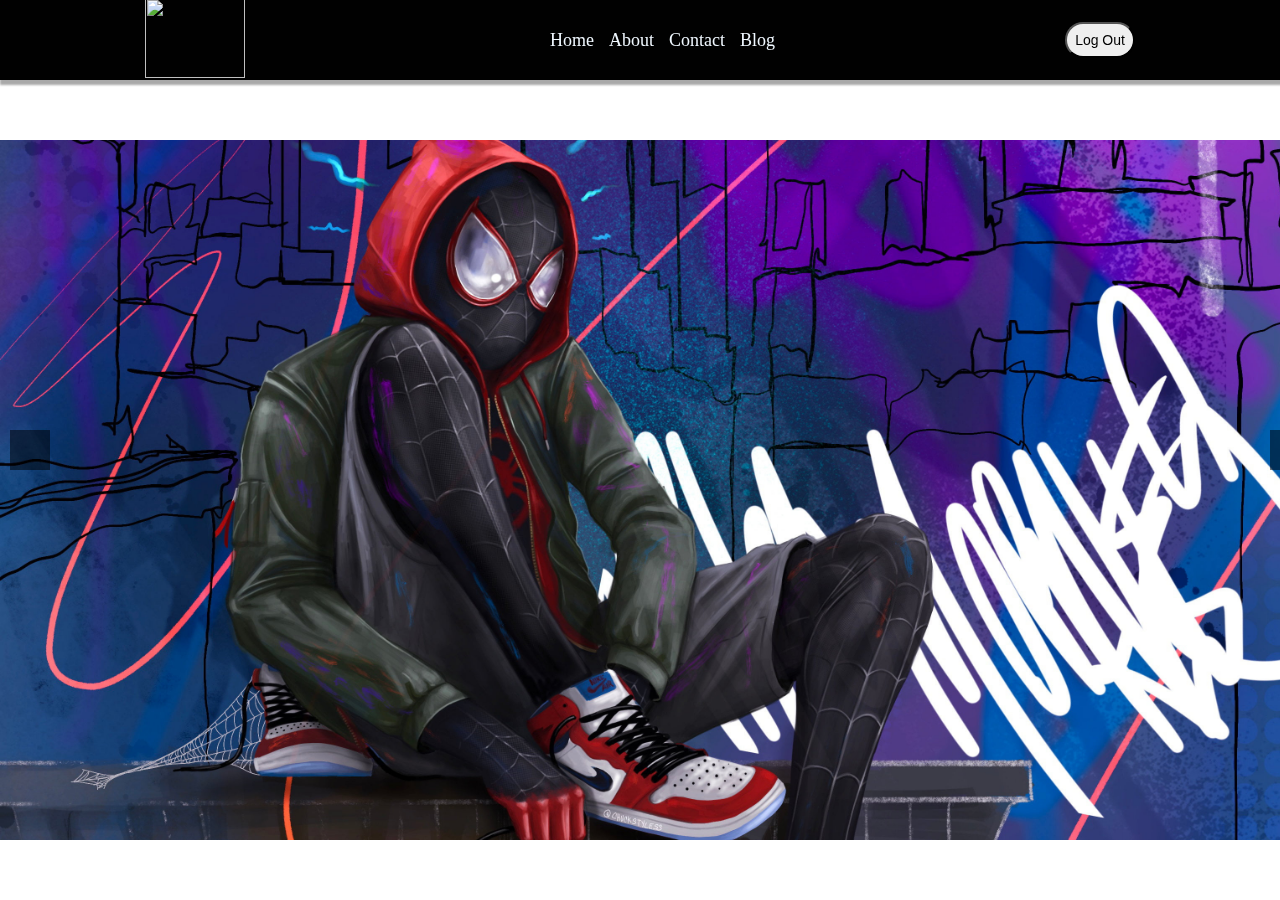
==== index.html @ 715a3d52 "first commit" ====
<!DOCTYPE html>
<html lang="en">

<head>
    <meta charset="UTF-8">
    <meta name="viewport" content="width=device-width, initial-scale=1.0">
    <title>Document</title>
    <link rel="stylesheet" href="asset/style.css">
    <link rel="stylesheet" href="https://cdnjs.cloudflare.com/ajax/libs/font-awesome/6.6.0/css/all.min.css"
        integrity="sha512-Kc323vGBEqzTmouAECnVceyQqyqdsSiqLQISBL29aUW4U/M7pSPA/gEUZQqv1cwx4OnYxTxve5UMg5GT6L4JJg=="
        crossorigin="anonymous" referrerpolicy="no-referrer" />
       
</head>

<body>
    <div class="container">
        <navbar>
            <div class="navbar">
                <div class="logo">
                    <img src="https://oyster.ignimgs.com/mediawiki/apis.ign.com/marvel-studios-cinematic-universe/e/e0/Newmarvelstudioslogo.jpg"
                        alt="">
                </div>
                <div class="navlink">
                    <ul>
                        <a href="index.html">
                            <li>Home</li>
                        </a>
                        <a href="index.html">
                            <li>About</li>
                        </a>
                        <a href="index.html">
                            <li>Contact</li>
                        </a>
                        <a href="index.html">
                            <li>Blog</li>
                        </a>
                    </ul>
                </div>
                <div class="log_out">
                    <a href="index.html"><button class="btn">Log Out</button></a>
                </div>

            </div>
        </navbar>



        <div class="slider">
            <div class="slides">
                <div class="slide"><img
                        src="asset\wallpaper\wallpaperflare.com_wallpaper (9).jpg"
                        alt=""></div>
                <div class="slide"><img
                        src="asset\wallpaper\wallpaperflare.com_wallpaper (6).jpg"
                        alt="adsaqsd"></div>
                <div class="slide"><img
                        src="asset/wallpaper/wallpaperflare.com_wallpaper (8).jpg" alt=""></div>
                <div class="slide"><img
                        src="asset/wallpaper/wallpaperflare.com_wallpaper (7).jpg"
                        alt=""></div>
                <div class="slide"><img
                        src="asset/wallpaper/wallpaperflare.com_wallpaper (5).jpg"
                        alt=""></div>
                <div class="slide"><img
                        src="asset/wallpaper/wallpaperflare.com_wallpaper (12).jpg" alt=""></div>

            </div>
            <div class="prev"> <div class="btn1"><i class="fa-solid fa-arrow-left"></i></div></div>
            <div class="next"><div class="btn1"><i class="fa-solid fa-arrow-right"></i></div></div>
        </div>

    </div>

    <section>
        <div class="model" id="myModel">
            <div class="model-content">
                <div class="heading">
                    <h1>WELCOME</h1>
                    <h2>TO THE MCU</h2> 
                </div>
                
             <form action="">
                <div class="name">
                <label for="">UserName</label>
                <input type="text" class="namee">
            </div>
            <div class="name">
                <label for="password">Password</label>
                <input type="text" class="password">
            </div>
        
             </form>
              <button id="btnclose">Close</button>
            </div>
          </div>
       
    </section>
    <script src="asset/main.js"></script>
   
</body>

</html>
---- asset/style.css ----
*{
    margin: 0;
    padding: 0;
    box-sizing: border-box;
}
.container{
    min-width: 1320px;
}

.navbar{
    background-color: #010101;
    height: 80px;
    width: 100%;
    box-shadow: 2px 3px 2px 2px darkgray;
    display: flex;
    justify-content: space-around;
    align-items: center;
    position: fixed;
    top: 0;
    left: 0;
    right: 0;
    z-index: 1;



}

.logo img{
    height: 80px;
    width: 100px;
}

.navlink a {
    text-decoration: none;

}
.navlink a li{
    color: aliceblue;
    list-style: none;
    margin-left: 15px;
    font-size: 18px;

}
.navlink a li:hover{
    color: burlywood;
    transition: all 0.2s ease-in-out;
}
.navlink  ul{
    display: flex;

}
.btn {
    padding: 8px;
    /* border: 2px solid white; */
    border-radius: 20px;
    font-size: 14px;
}
.btn:hover{
    color: black;
    background-color: darkkhaki;
}

.slide img{
    height: 700px;
    width: 100%;
  margin-top: 80px;
    
    
    object-fit: cover;
    
}


.slider {
    width: 100%;
    height: 100vh;
    overflow: hidden;
    position: relative;
  }
  .slides {
    display: flex;
    transition: tranform 0.5s ease-in-out;
  }

  .slide {
    min-width: 100%;
    height: 100vh;
   
    display: flex;
    justify-content: center;
    align-items: center;
   
  }
  .prev,
  .next {
    position: absolute;
    top: 50%;
    transform: translateY(-50%);
    background-color: rgba(0, 0, 0, 0.5);
    color: white;
    padding: 20px;
  }
  .prev {
    left: 10px;
  }

  .next {
    right: 10px;
  }
  .model {
    display: none;
    position: fixed;
    top: 0;
    left: 0;
    width: 100%;
    height: 100%;
    background-color: rgba(0, 0, 0, 6);
    justify-content: center;
    align-items: center;

  }
  .model-content {
    background-image:url("https://cdn.marvel.com/content/1x/captainamericabravenewworld_lob_crd_03.jpg");
    object-fit: contain;
    padding: 30px;
    border-radius: 24px;
    text-align: center;
    width: 380px;
    height: 500px;

  }
  .heading{
  
        background-image: url("https://pbs.twimg.com/media/E6CPeyhXEAQS4vr?format=jpg&name=large");
          background-repeat: repeat;
          -webkit-background-clip: text;
          -webkit-text-fill-color: transparent;
          margin-top: 50px;
          font-size: 30px;
          margin-bottom: 80px;
         
          
          text-transform: uppercase;
          font-family: 'Steelfish Rg', 'helvetica neue', 
                          helvetica, arial, sans-serif;
        
          -webkit-font-smoothing: antialiased;

          
      
  }
  form label{
    font-size: 20px;
    margin-right: 10px;
    font-weight: bold;

    

  }

  .name{
    margin-bottom:10px ;
  }
  form input{
    border: 0;
    padding: 5px;
    border-radius: 10px;
    background-color: darkred;
  
  }
 
  #btnclose{
    padding: 10px;
    background-color: darkred;
    color: aliceblue;
    border: 0;
    border-radius: 10px;
  }
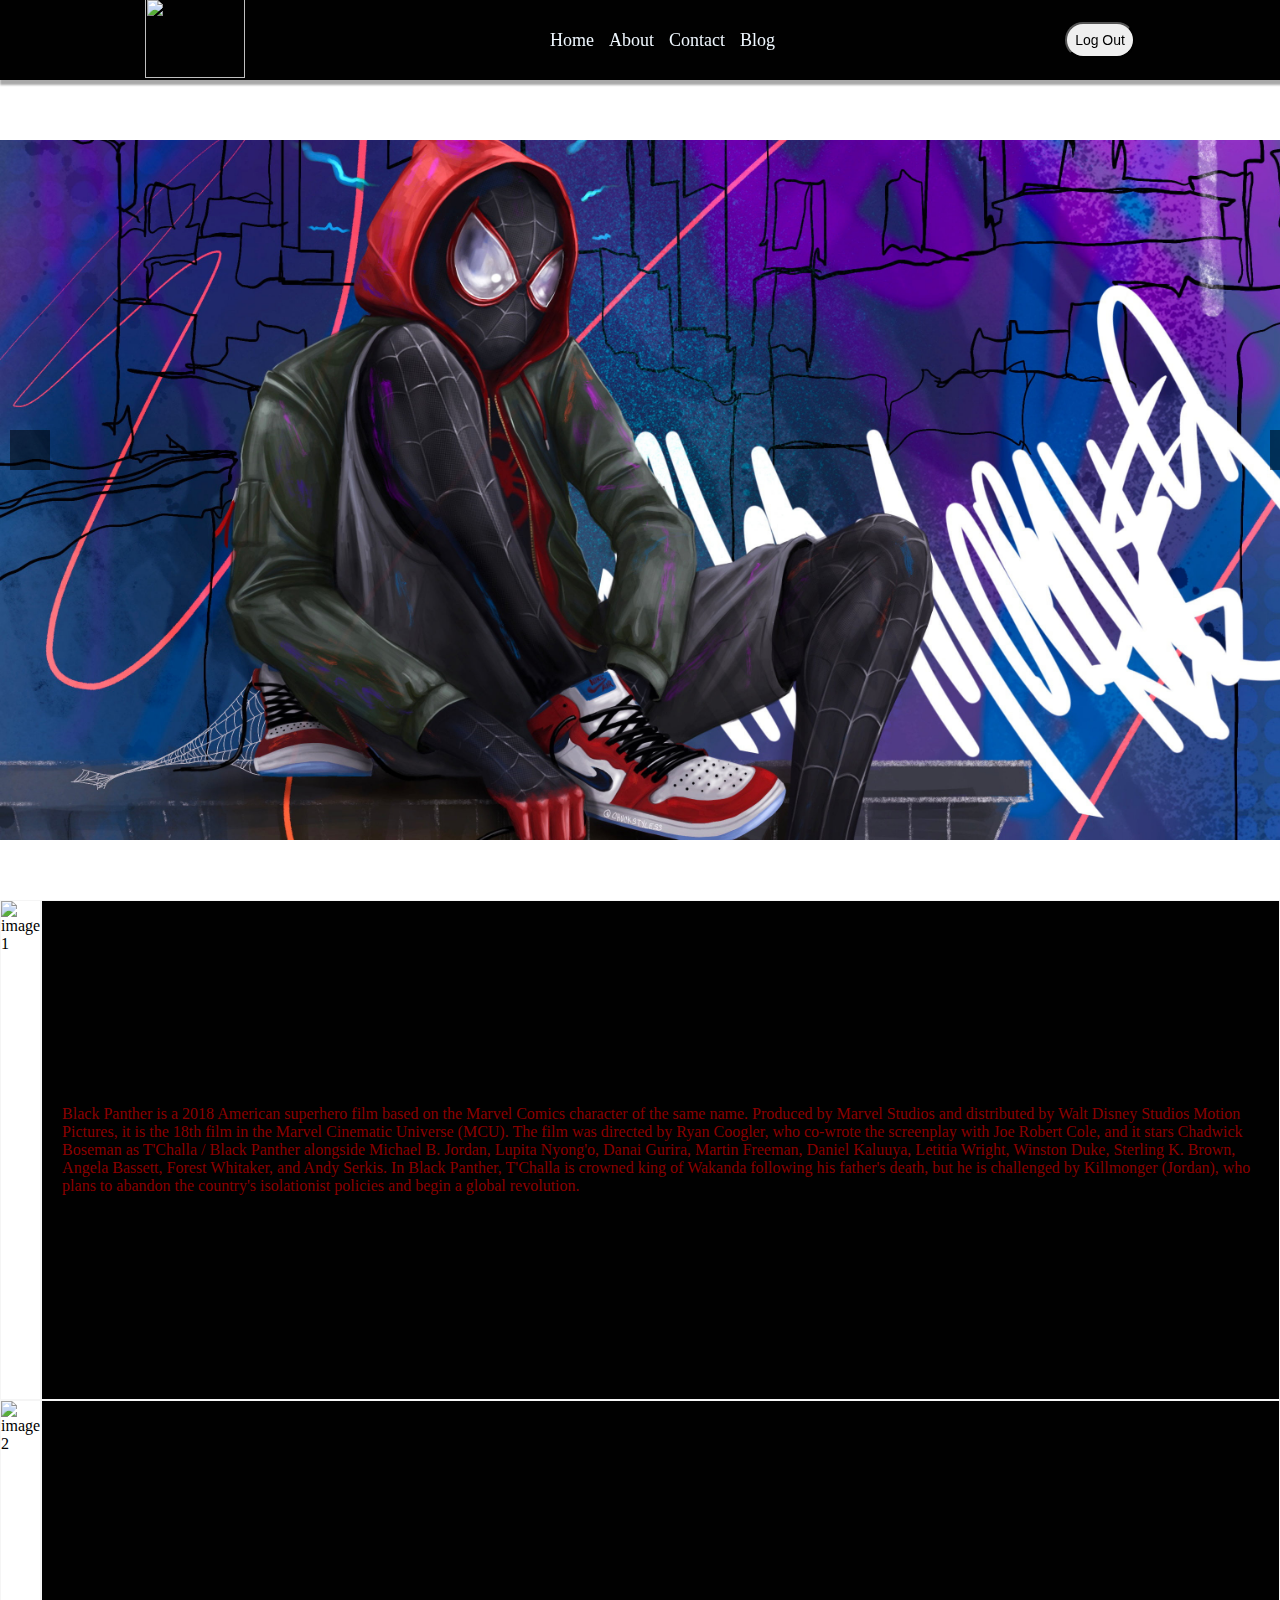
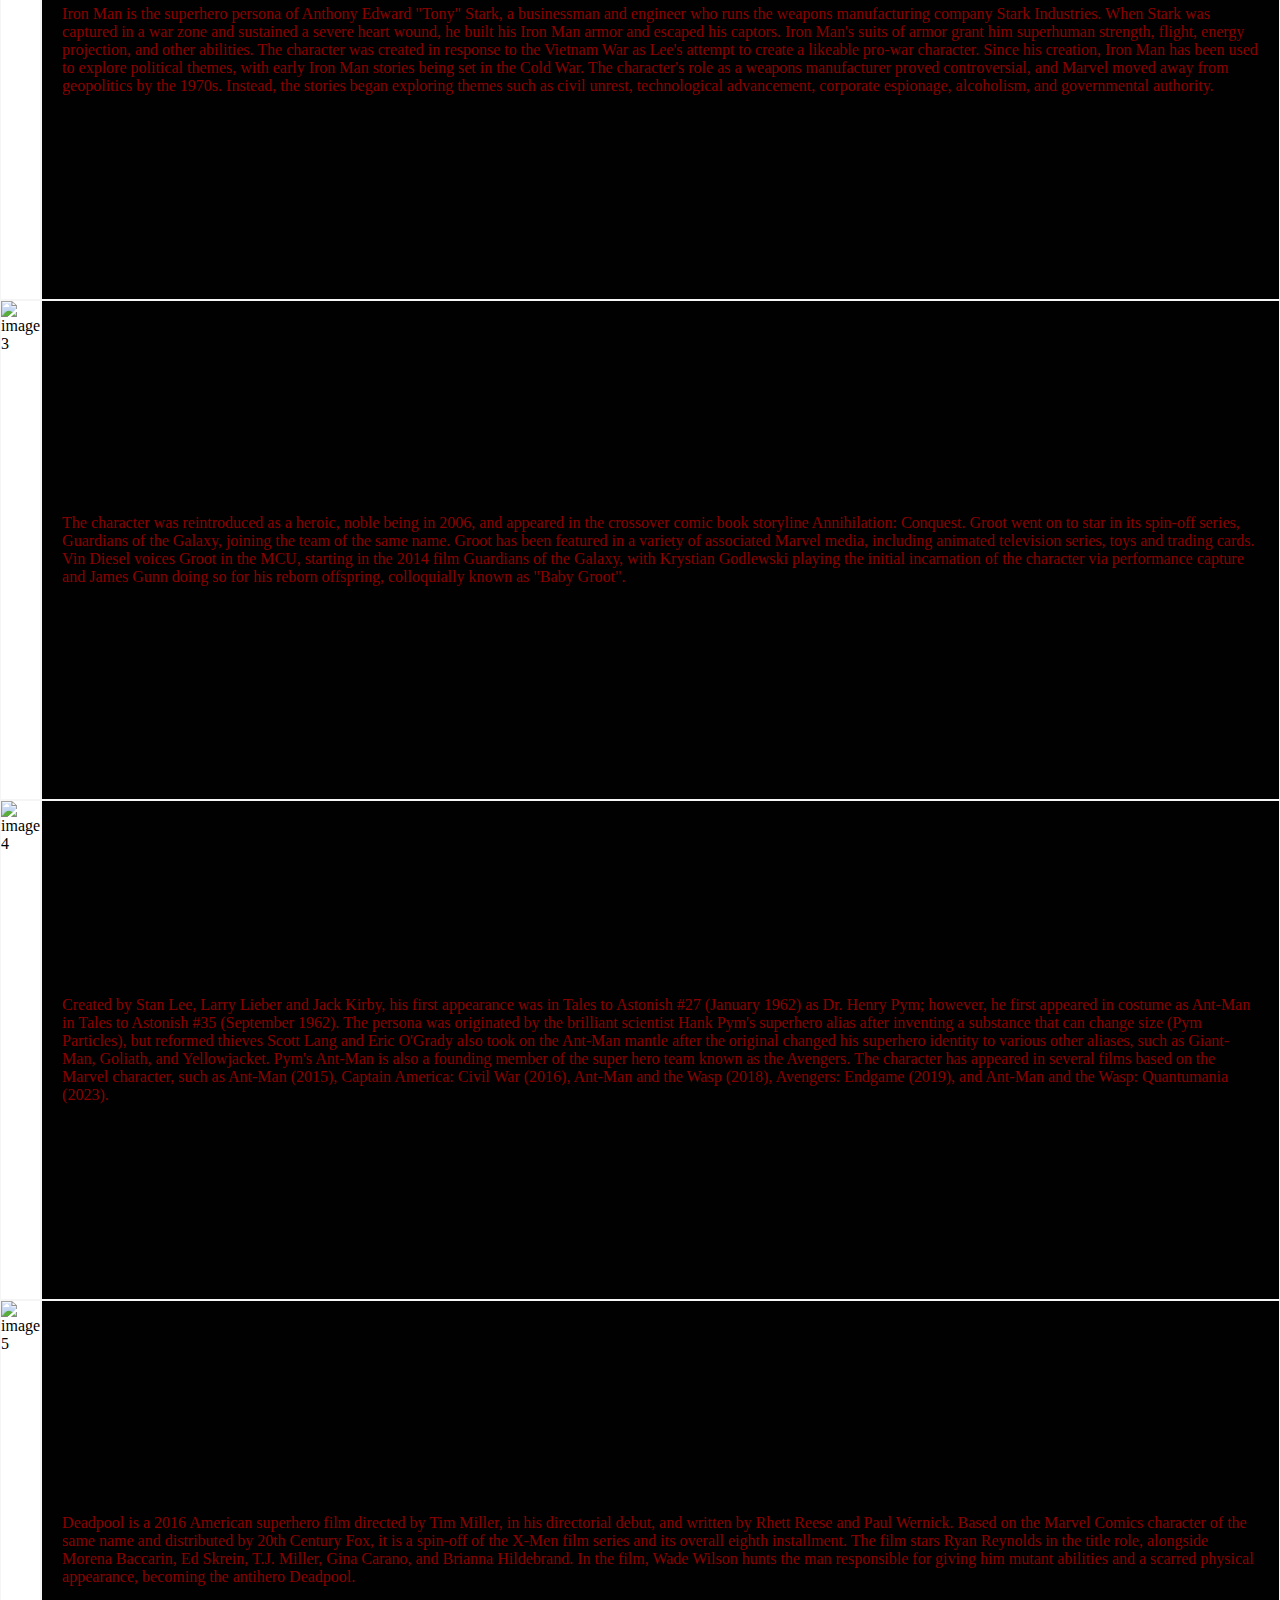
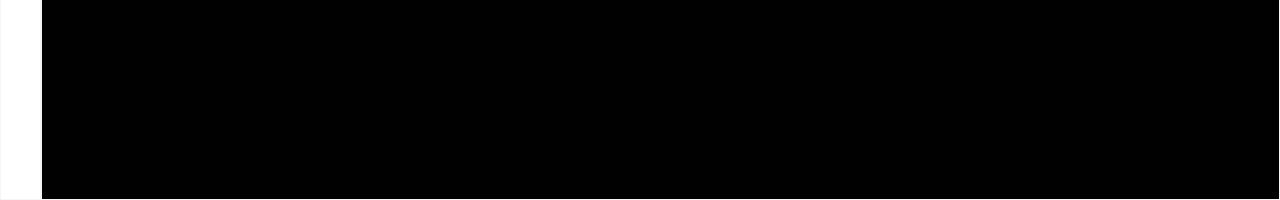
==== commit 41d8163d: "silder" ====
--- a/index.html
+++ b/index.html
@@ -82,7 +82,7 @@
              <form action="">
                 <div class="name">
                 <label for="">UserName</label>
-                <input type="text" class="namee">
+                <input type="text" class="namee">3
             </div>
             <div class="name">
                 <label for="password">Password</label>
@@ -95,6 +95,14 @@
           </div>
        
     </section>
+
+
+
+    <section class="body">
+        <div id="left" class="left-side"></div>
+        <div id="right" class="right-side"></div>
+    </section>
+
     <script src="asset/main.js"></script>
    
 </body>
--- a/asset/style.css
+++ b/asset/style.css
@@ -175,4 +175,71 @@
     color: aliceblue;
     border: 0;
     border-radius: 10px;
-  }+  }
+
+.body{
+    display: flex;
+    min-height: 70vh;
+    background-image: url("https://c4.wallpaperflare.com/wallpaper/128/887/619/spider-man-marvel-comics-comics-spider-wallpaper-preview.jpg");
+    
+  }
+
+.left-side img{
+
+    flex:1;
+    display: flex;
+    justify-content: center;
+    align-items: center;
+    object-fit: cover;
+    /* background-color: #010101; */
+ 
+    border: 1px solid whitesmoke;
+    height: 500px;
+}
+.right-side .details{
+
+  height: 500px;
+  flex:1;
+
+  display: flex;
+  justify-content: center;
+  align-items: center;
+  background: transparent;
+  color: darkred;
+  border: 1px solid whitesmoke;
+
+  padding: 20px;
+  background-color: #010101;
+
+}
+.image{
+  height: 100%;
+  width: 100%;
+  object-fit: contain;
+  
+  
+}
+
+/* .left-side, .right-side {
+  width: 50%;
+  background-color: #010101;
+  
+}
+.left-side img {
+  width: 100%;
+  height: 100vh;
+  margin-bottom: 20px;
+  display: flex;
+  flex: 1;
+  object-fit: contain;
+
+}
+.right-side .details {
+
+  border: 1px solid #ccc;
+  height: 100vh;
+  display: flex;
+  /* flex: 1; */
+  /* align-items: center;
+  margin-bottom: 20px;
+} */ 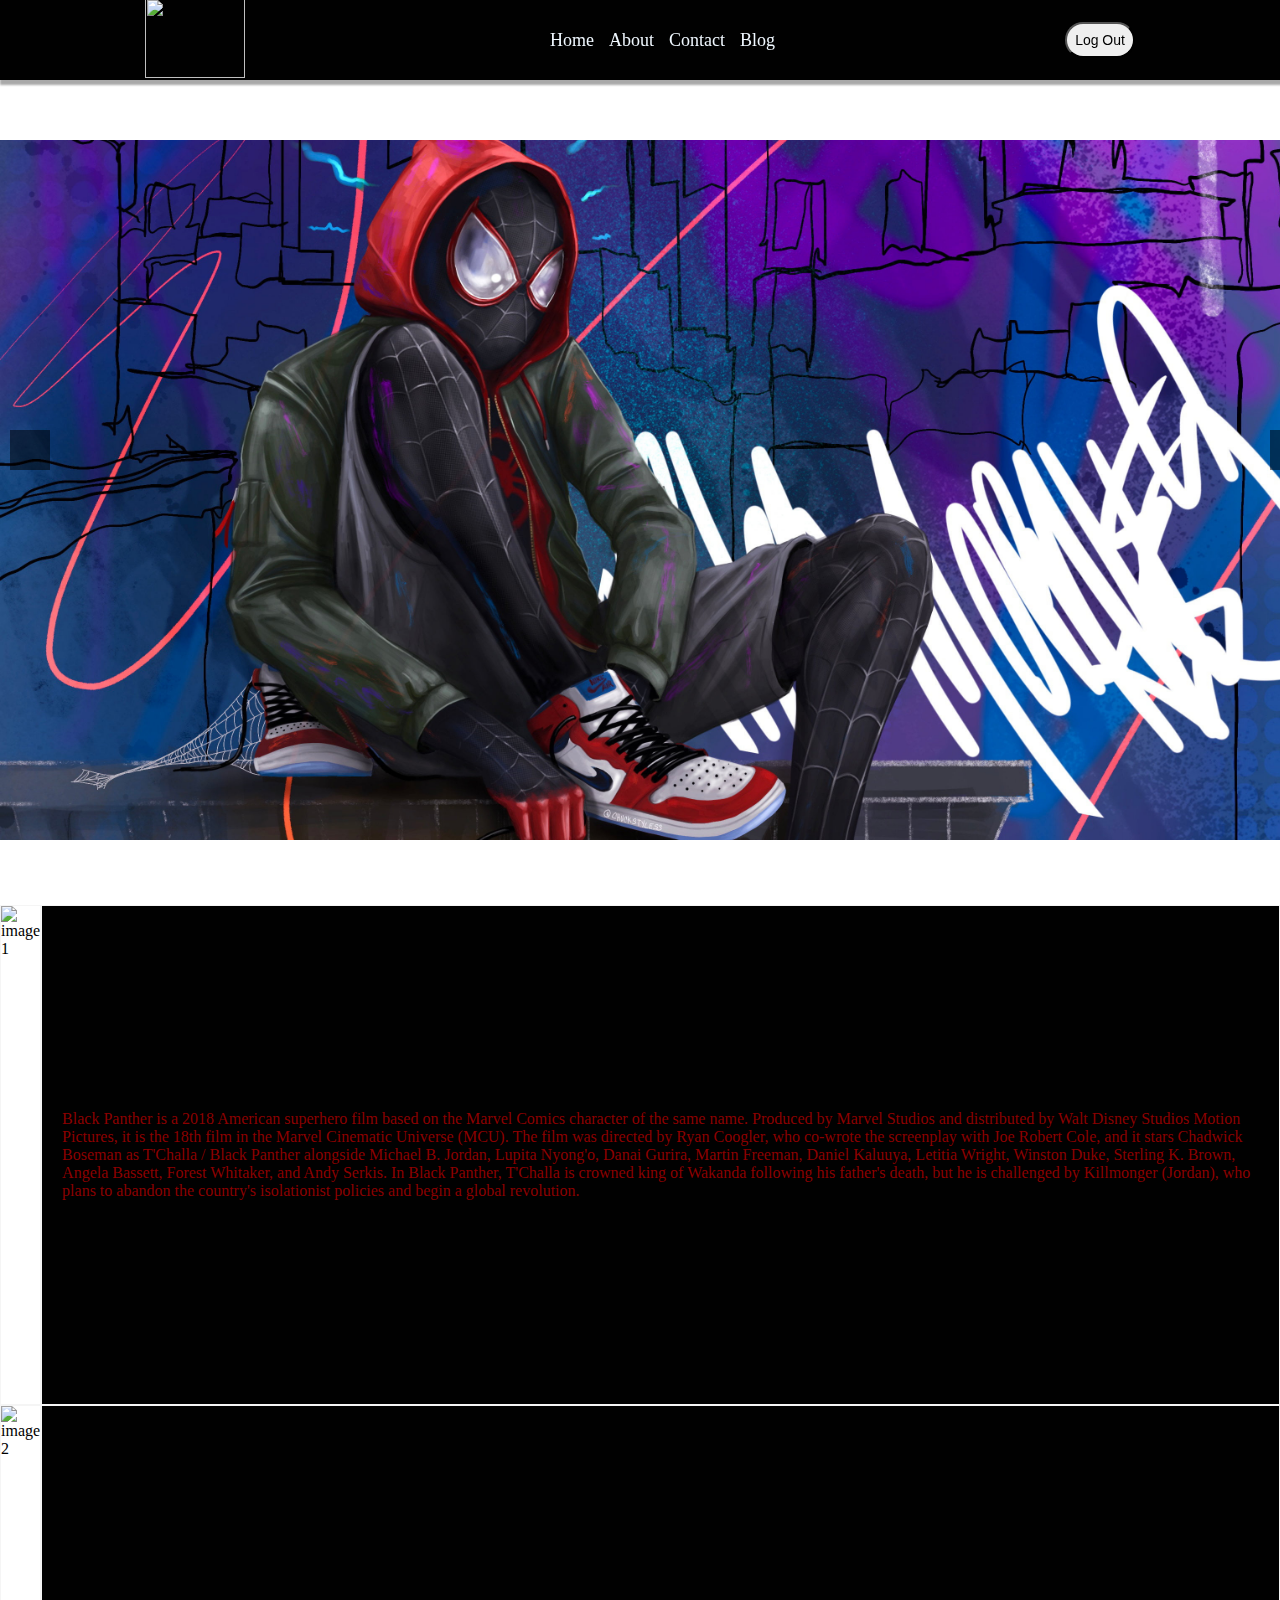
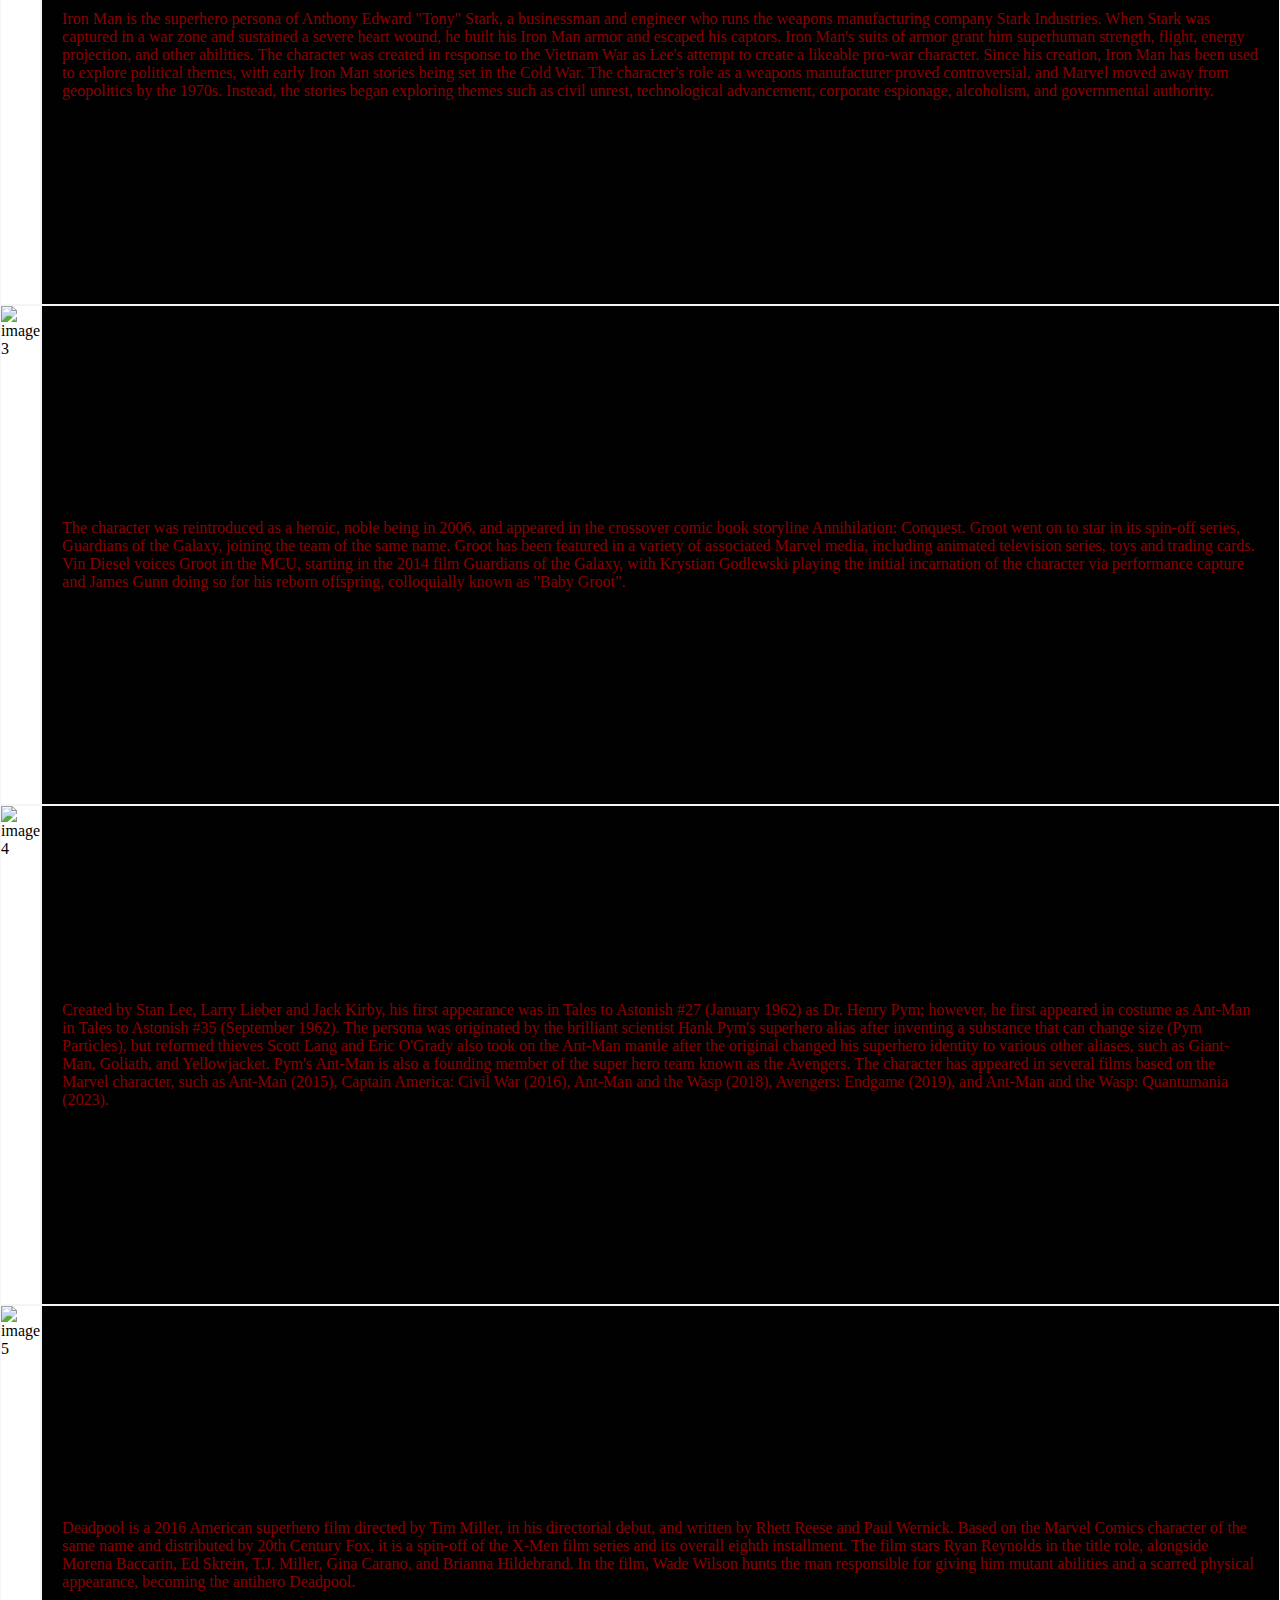
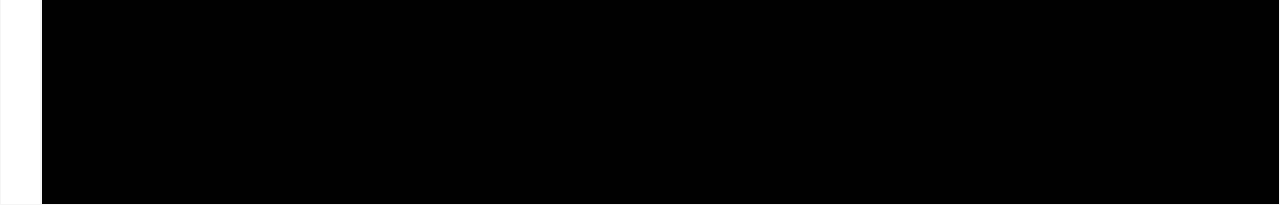
==== commit bda450b2: "update" ====
--- a/index.html
+++ b/index.html
@@ -37,7 +37,7 @@
                     </ul>
                 </div>
                 <div class="log_out">
-                    <a href="index.html"><button class="btn">Log Out</button></a>
+                    <a href="index1.html"><button class="btn">Log Out</button></a>
                 </div>
 
             </div>
--- a/asset/style.css
+++ b/asset/style.css
@@ -178,6 +178,7 @@
   }
 
 .body{
+  margin-top: 5px;
     display: flex;
     min-height: 70vh;
     background-image: url("https://c4.wallpaperflare.com/wallpaper/128/887/619/spider-man-marvel-comics-comics-spider-wallpaper-preview.jpg");
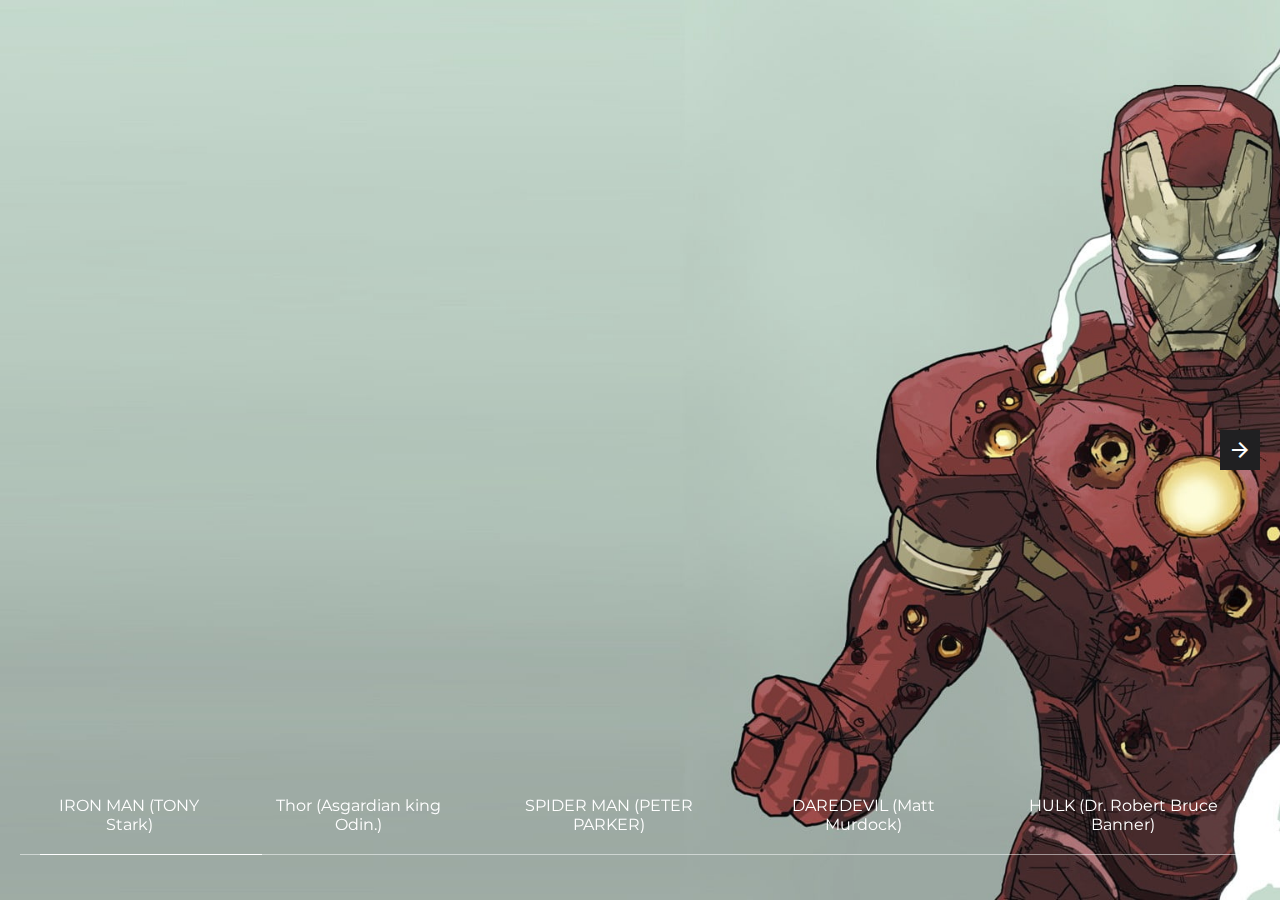
==== commit a1ae2c3a: "update" ====
--- a/index.html
+++ b/index.html
@@ -1,110 +1,103 @@
 <!DOCTYPE html>
 <html lang="en">
-
 <head>
     <meta charset="UTF-8">
     <meta name="viewport" content="width=device-width, initial-scale=1.0">
     <title>Document</title>
     <link rel="stylesheet" href="asset/style.css">
-    <link rel="stylesheet" href="https://cdnjs.cloudflare.com/ajax/libs/font-awesome/6.6.0/css/all.min.css"
-        integrity="sha512-Kc323vGBEqzTmouAECnVceyQqyqdsSiqLQISBL29aUW4U/M7pSPA/gEUZQqv1cwx4OnYxTxve5UMg5GT6L4JJg=="
-        crossorigin="anonymous" referrerpolicy="no-referrer" />
-       
+    
+    <!-- linking swiper css -->
+    <link
+  rel="stylesheet"
+  href="https://cdn.jsdelivr.net/npm/swiper@11/swiper-bundle.min.css"
+  
+/>
+
+<!-- link the google font -->
+<link rel="stylesheet" href="https://fonts.googleapis.com/css2?family=Material+Symbols+Outlined:opsz,wght,FILL,GRAD@24,200,0,0" />
 </head>
+<body>
+    <div class="slider-container">
+        <!-- Slider list items -->
+        <div class="slider-wrapper swiper-wrapper">
+            <div class="slider-items swiper-slide">
+                <div class="slider-content">
+                    <h3 class="slide-subtitle">CHARACTER 01</h3>
+                    <h2 class="slide-title">IRON MAN</h2>
+                    <p class="slider-description">Tony Stark is the wealthy son of industrialist and weapons manufacturer Howard Stark and his wife, Maria</p>
+                    <a href="#" class="slide-button"><span>Learn More</span></a>
 
-<body>
-    <div class="container">
-        <navbar>
-            <div class="navbar">
-                <div class="logo">
-                    <img src="https://oyster.ignimgs.com/mediawiki/apis.ign.com/marvel-studios-cinematic-universe/e/e0/Newmarvelstudioslogo.jpg"
-                        alt="">
                 </div>
-                <div class="navlink">
-                    <ul>
-                        <a href="index.html">
-                            <li>Home</li>
-                        </a>
-                        <a href="index.html">
-                            <li>About</li>
-                        </a>
-                        <a href="index.html">
-                            <li>Contact</li>
-                        </a>
-                        <a href="index.html">
-                            <li>Blog</li>
-                        </a>
-                    </ul>
+            </div>
+
+            <div class="slider-items swiper-slide">
+                <div class="slider-content">
+                    <h3 class="slide-subtitle">CHARACTER 02</h3>
+                    <h2 class="slide-title">THOR</h2>
+                    <p class="slider-description">Thor is one of the gods of Asgard and the son of the Asgardian king Odin.</p>
+                    <a href="#" class="slide-button"><span>Learn More</span></a>
+
                 </div>
-                <div class="log_out">
-                    <a href="index1.html"><button class="btn">Log Out</button></a>
+            </div>
+
+            <div class="slider-items swiper-slide">
+                <div class="slider-content">
+                    <h3 class="slide-subtitle">CHARACTER 03</h3>
+                    <h2 class="slide-title">SPIDER MAN</h2>
+                    <p class="slider-description">Bitten by a radioactive spider, Peter Parker's arachnid abilities give him amazing powers he uses to help others, while his personal life continues to offer plenty of obstacles.</p>
+                    <a href="#" class="slide-button"><span>Learn More</span></a>
+
                 </div>
+            </div>
 
+            <div class="slider-items swiper-slide">
+                <div class="slider-content">
+                    <h3 class="slide-subtitle">CHARACTER 04</h3>
+                    <h2 class="slide-title">DAREDEVIL</h2>
+                    <p class="slider-description">Daredevil is the Man Without Fear! Blinded as a youngster by radioactive chemicals, Matt Murdock soon found that his other senses had been heightened to extraordinary levels. </p>
+                    <a href="#" class="slide-button"><span>Learn More</span></a>
+
+                </div>
             </div>
-        </navbar>
+            <div class="slider-items swiper-slide">
+                <div class="slider-content">
+                    <h3 class="slide-subtitle">CHARACTER 05</h3>
+                    <h2 class="slide-title">HULK</h2>
+                    <p class="slider-description">The Hulk was a key member of the Avengers, helping to fight off the Chitauri army during their first battle.</p>
+                    <a href="#" class="slide-button"><span>Learn More</span></a>
 
+                </div>
+            </div>
+        </div>
+        <!-- slider pagination  -->
+        <div class="slider-control">
+            <ul class="slider-pagination">
+                <div class="slider-indication">  </div>
+                <li class="slider-tab">IRON MAN (TONY Stark)</li>
+                <li class="slider-tab">Thor (Asgardian king Odin.) </li>
+                <li class="slider-tab">SPIDER MAN  (PETER PARKER)</li>
+                <li class="slider-tab">DAREDEVIL (Matt Murdock)</li>
+                <li class="slider-tab">HULK (Dr. Robert Bruce Banner)</li>
+            </ul>
+        </div>
+<!-- slider Navigation (Pre/Next) -->
+        <div class="slider-navigation">
+            <button id="slide-prev" class="material-symbols-outlined">
+                arrow_back
+            </button>
 
+            <button id="slide-next" class="material-symbols-outlined">
+                arrow_forward
+            </button>
+        </div>
+    </div>
+    <!-- linking swiper js -->
 
-        <div class="slider">
-            <div class="slides">
-                <div class="slide"><img
-                        src="asset\wallpaper\wallpaperflare.com_wallpaper (9).jpg"
-                        alt=""></div>
-                <div class="slide"><img
-                        src="asset\wallpaper\wallpaperflare.com_wallpaper (6).jpg"
-                        alt="adsaqsd"></div>
-                <div class="slide"><img
-                        src="asset/wallpaper/wallpaperflare.com_wallpaper (8).jpg" alt=""></div>
-                <div class="slide"><img
-                        src="asset/wallpaper/wallpaperflare.com_wallpaper (7).jpg"
-                        alt=""></div>
-                <div class="slide"><img
-                        src="asset/wallpaper/wallpaperflare.com_wallpaper (5).jpg"
-                        alt=""></div>
-                <div class="slide"><img
-                        src="asset/wallpaper/wallpaperflare.com_wallpaper (12).jpg" alt=""></div>
+    <script src="https://cdn.jsdelivr.net/npm/swiper@11/swiper-bundle.min.js"></script>
 
-            </div>
-            <div class="prev"> <div class="btn1"><i class="fa-solid fa-arrow-left"></i></div></div>
-            <div class="next"><div class="btn1"><i class="fa-solid fa-arrow-right"></i></div></div>
-        </div>
+<!-- linking custom script -->
 
-    </div>
+<script src="asset/main.js"></script>
 
-    <section>
-        <div class="model" id="myModel">
-            <div class="model-content">
-                <div class="heading">
-                    <h1>WELCOME</h1>
-                    <h2>TO THE MCU</h2> 
-                </div>
-                
-             <form action="">
-                <div class="name">
-                <label for="">UserName</label>
-                <input type="text" class="namee">3
-            </div>
-            <div class="name">
-                <label for="password">Password</label>
-                <input type="text" class="password">
-            </div>
-        
-             </form>
-              <button id="btnclose">Close</button>
-            </div>
-          </div>
-       
-    </section>
-
-
-
-    <section class="body">
-        <div id="left" class="left-side"></div>
-        <div id="right" class="right-side"></div>
-    </section>
-
-    <script src="asset/main.js"></script>
-   
 </body>
-
 </html>--- a/asset/style.css
+++ b/asset/style.css
@@ -1,246 +1,277 @@
-*{
+/*importing Google fonts - Montserrat*/
+@import url("https://fonts.googleapis.com/css2?family=Montserrat:wght@100..900&family=Oswald:wght@200..700&family=Playwrite+DE+Grund:wght@100..400&display=swap");
+
+* {
     margin: 0;
     padding: 0;
     box-sizing: border-box;
-}
-.container{
-    min-width: 1320px;
-}
-
-.navbar{
-    background-color: #010101;
-    height: 80px;
-    width: 100%;
-    box-shadow: 2px 3px 2px 2px darkgray;
+    font-family: "Montserrat", sans-serif;
+}
+
+
+.slider-container{
+    position: relative;
+    height: 100%;
+    width: 100% ;
+    overflow:hidden ;
+}
+
+
+.slider-wrapper .slider-items{
+    position: relative;
+    width: 100%;
+    height: 100vh;
     display: flex;
-    justify-content: space-around;
     align-items: center;
-    position: fixed;
+
+}
+.slider-wrapper .slider-items::before{
+    position: absolute;
+    content: "";
+    left: 0;
     top: 0;
-    left: 0;
-    right: 0;
-    z-index: 1;
-
-
-
-}
-
-.logo img{
-    height: 80px;
-    width: 100px;
-}
-
-.navlink a {
+    width: 100%;
+    height: 100%;
+    filter: grayscale(20%);
+    background-image: url("../asset/image/wallpaperflare.com_wallpaper\ \(8\).jpg");
+    background-size: cover;
+    background-position: center;
+  
+}
+
+
+.slider-wrapper .slider-items:nth-child(2):before{
+    background-image: url("../asset/image/wallpaperflare.com_wallpaper\ \(1\).jpg");
+}
+
+
+.slider-wrapper .slider-items:nth-child(3):before{
+    background-image: url("../asset/image/wallpaperflare.com_wallpaper\ \(11\).jpg");
+}
+
+
+.slider-wrapper .slider-items:nth-child(4):before{
+    background-image: url("../asset/image/wallpaperflare.com_wallpaper\ \(3\).jpg");
+}
+
+
+.slider-wrapper .slider-items:nth-child(5):before{
+    background-image: url("../asset/image/wallpaperflare.com_wallpaper\ \(4\).jpg");
+}    
+
+
+
+
+
+
+
+
+
+.slider-wrapper .slider-items .slider-content{
+ 
+    color: white;
+    z-index: 20;
+    width: 100%;
+    margin: 0 auto;
+    padding: 0 20px 10px;
+    max-width: 1400px;
+    position: relative;
+
+}
+
+
+.slider-items.swiper-slide-active :where(.slide-subtitle,.slide-title) {
+    animation: animate_text 0.6s 0.6s linear forwards;
+}
+
+
+.slider-items.swiper-slide-active .slider-description {
+    animation: animate_text 0.6s 1s linear forwards;
+}
+
+@keyframes animate_text {
+    100%{
+        opacity: 1;
+        transform: translateY(0%);
+    }
+      
+}
+.slider-items .slider-content .slider-description{
+    margin-top: 25px;
+    line-height: 25px;
+    opacity: 0;
+    transform: translateY(60%);
+} 
+
+.slider-items .slider-content .slide-subtitle{
+    font-size: 1rem;
+    font-weight: normal;
+    opacity: 0;
+    transform: translateY(60%);
+}
+
+.slider-wrapper .slider-items .slider-content > *{
+    max-width: 35%;
+}
+
+.slider-items .slider-content .slide-title{
+    font-size: 1.5rem;
+    font-weight: 700;
+    margin-top: 5px;
+    text-transform: uppercase;
+    opacity: 0;
+    transform: translateY(60%);
+
+}
+
+
+
+ .slider-items .slider-content .slide-button {
+    color: white;
+    opacity: 0;
+    width: 0;
+    padding: 13px 0 ;
+    display: block;
+    margin-top: 45px;
+    font-size: 0.8rem;
+    font-weight: 600;
+    text-align: center;
+    letter-spacing: 1px;
+    white-space: nowrap;
+    text-transform: uppercase;
     text-decoration: none;
-
-}
-.navlink a li{
-    color: aliceblue;
+    border: 2px solid white;
+    transition: 0.5s ease;
+ }
+
+ .slider-items .slider-content .slide-button span{
+    opacity: 0;
+ }
+
+ .slider-items.swiper-slide-active .slide-button {
+    animation: animate_button 0.6s 1.3s linear forwards;
+}
+
+.slider-items.swiper-slide-active .slide-button span {
+    animation: animate_button 0.6s 1.5s linear forwards;
+}
+@keyframes animate_button {
+    100%{
+        opacity: 1;
+       width: 250px;
+    }
+      
+}
+
+ .slider-items .slider-content .slide-button:hover{
+    color: black;
+    background-color: white;
+ }
+
+
+ .slider-container .slider-control{
+    position: absolute;
+    bottom: 45px;
+    z-index: 20;
+    width: 100%;
+    scrollbar-width: none;
+ }
+
+ .slider-control .slider-pagination{
+    position: relative;
+    display: flex;
+    justify-content: space-between;
     list-style: none;
-    margin-left: 15px;
-    font-size: 18px;
-
-}
-.navlink a li:hover{
-    color: burlywood;
-    transition: all 0.2s ease-in-out;
-}
-.navlink  ul{
-    display: flex;
-
-}
-.btn {
-    padding: 8px;
-    /* border: 2px solid white; */
-    border-radius: 20px;
-    font-size: 14px;
-}
-.btn:hover{
-    color: black;
-    background-color: darkkhaki;
-}
-
-.slide img{
-    height: 700px;
-    width: 100%;
-  margin-top: 80px;
-    
-    
-    object-fit: cover;
-    
-}
-
-
-.slider {
-    width: 100%;
-    height: 100vh;
-    overflow: hidden;
-    position: relative;
-  }
-  .slides {
-    display: flex;
-    transition: tranform 0.5s ease-in-out;
-  }
-
-  .slide {
-    min-width: 100%;
-    height: 100vh;
+    margin: 0 auto;
+    padding: 0 20px ;
+    max-width: 1400px;
+    list-style: none;
+    justify-content: space-between;
+ }
+
+ .slider-pagination .slider-tab{
+    color: white;
+    font: 0.85rem;
+    text-align: center;
+    cursor: pointer;
+    padding: 20px 30px;
+    border-bottom:1px solid rgb(255,255,255,0.5);
    
-    display: flex;
-    justify-content: center;
-    align-items: center;
+
+ }
+
+ .slider-pagination .slider-indication{
+    position: absolute;
+    bottom: 0;
    
-  }
-  .prev,
-  .next {
-    position: absolute;
-    top: 50%;
-    transform: translateY(-50%);
-    background-color: rgba(0, 0, 0, 0.5);
-    color: white;
-    padding: 20px;
-  }
-  .prev {
-    left: 10px;
-  }
-
-  .next {
-    right: 10px;
-  }
-  .model {
-    display: none;
-    position: fixed;
-    top: 0;
-    left: 0;
-    width: 100%;
-    height: 100%;
-    background-color: rgba(0, 0, 0, 6);
-    justify-content: center;
-    align-items: center;
-
-  }
-  .model-content {
-    background-image:url("https://cdn.marvel.com/content/1x/captainamericabravenewworld_lob_crd_03.jpg");
-    object-fit: contain;
-    padding: 30px;
-    border-radius: 24px;
-    text-align: center;
-    width: 380px;
-    height: 500px;
-
-  }
-  .heading{
-  
-        background-image: url("https://pbs.twimg.com/media/E6CPeyhXEAQS4vr?format=jpg&name=large");
-          background-repeat: repeat;
-          -webkit-background-clip: text;
-          -webkit-text-fill-color: transparent;
-          margin-top: 50px;
-          font-size: 30px;
-          margin-bottom: 80px;
-         
-          
-          text-transform: uppercase;
-          font-family: 'Steelfish Rg', 'helvetica neue', 
-                          helvetica, arial, sans-serif;
-        
-          -webkit-font-smoothing: antialiased;
-
-          
-      
-  }
-  form label{
-    font-size: 20px;
-    margin-right: 10px;
-    font-weight: bold;
-
-    
-
-  }
-
-  .name{
-    margin-bottom:10px ;
-  }
-  form input{
-    border: 0;
-    padding: 5px;
-    border-radius: 10px;
-    background-color: darkred;
-  
-  }
- 
-  #btnclose{
-    padding: 10px;
-    background-color: darkred;
-    color: aliceblue;
-    border: 0;
-    border-radius: 10px;
-  }
-
-.body{
-  margin-top: 5px;
-    display: flex;
-    min-height: 70vh;
-    background-image: url("https://c4.wallpaperflare.com/wallpaper/128/887/619/spider-man-marvel-comics-comics-spider-wallpaper-preview.jpg");
-    
-  }
-
-.left-side img{
-
-    flex:1;
-    display: flex;
-    justify-content: center;
-    align-items: center;
-    object-fit: cover;
-    /* background-color: #010101; */
- 
-    border: 1px solid whitesmoke;
-    height: 500px;
-}
-.right-side .details{
-
-  height: 500px;
-  flex:1;
-
-  display: flex;
-  justify-content: center;
-  align-items: center;
-  background: transparent;
-  color: darkred;
-  border: 1px solid whitesmoke;
-
-  padding: 20px;
-  background-color: #010101;
-
-}
-.image{
-  height: 100%;
-  width: 100%;
-  object-fit: contain;
-  
-  
-}
-
-/* .left-side, .right-side {
-  width: 50%;
-  background-color: #010101;
-  
-}
-.left-side img {
-  width: 100%;
-  height: 100vh;
-  margin-bottom: 20px;
-  display: flex;
-  flex: 1;
-  object-fit: contain;
-
-}
-.right-side .details {
-
-  border: 1px solid #ccc;
-  height: 100vh;
-  display: flex;
-  /* flex: 1; */
-  /* align-items: center;
-  margin-bottom: 20px;
-} */ +    border-bottom: 1px solid white;
+    transition: 0.4s ease-in-out;
+ }
+
+ .slider-navigation button{
+
+    position: absolute;
+     top: 50%;
+     height:40px ;
+     width: 40px;
+     cursor: pointer;
+     border: none;
+     z-index: 20;
+     color: #fff;
+     background:#202022 ;
+     transform: translateY(-50%);
+     transition: 0.4s ease;
+ }
+
+ .slider-navigation button.swiper-button-disabled{
+    display: none ;
+ }
+
+
+ .slider-navigation button:hover{
+    background: #323235;
+ }
+
+ .slider-navigation button#slide-prev{
+    left: 20px;
+
+ }
+
+ .slider-navigation button#slide-next{
+    right: 20px;
+
+ }
+
+ @media (max-width: 1536){
+    .slider-wrapper .slider-items .slider-content,
+    .slider-control .slider-pagination
+    {
+        width: 85%;
+    }
+ }
+
+ @media(max-width: 1024px){
+    .slider-wrapper .slider-items .slider-content,
+    .slider-control .slider-pagination
+    {
+        max-width: 100%;
+    }
+    .slider-navigation button{
+        top: unset;
+        bottom: -15px;
+        background: none;
+
+
+    }
+    .slider-navigation button:hover{
+        background: none;
+
+    }
+
+ }
+
+ @media(max-width: 768px){
+    .slider-wrapper .slider-items .slider-content > *{
+        max-width: 100%;
+    }
+ }
